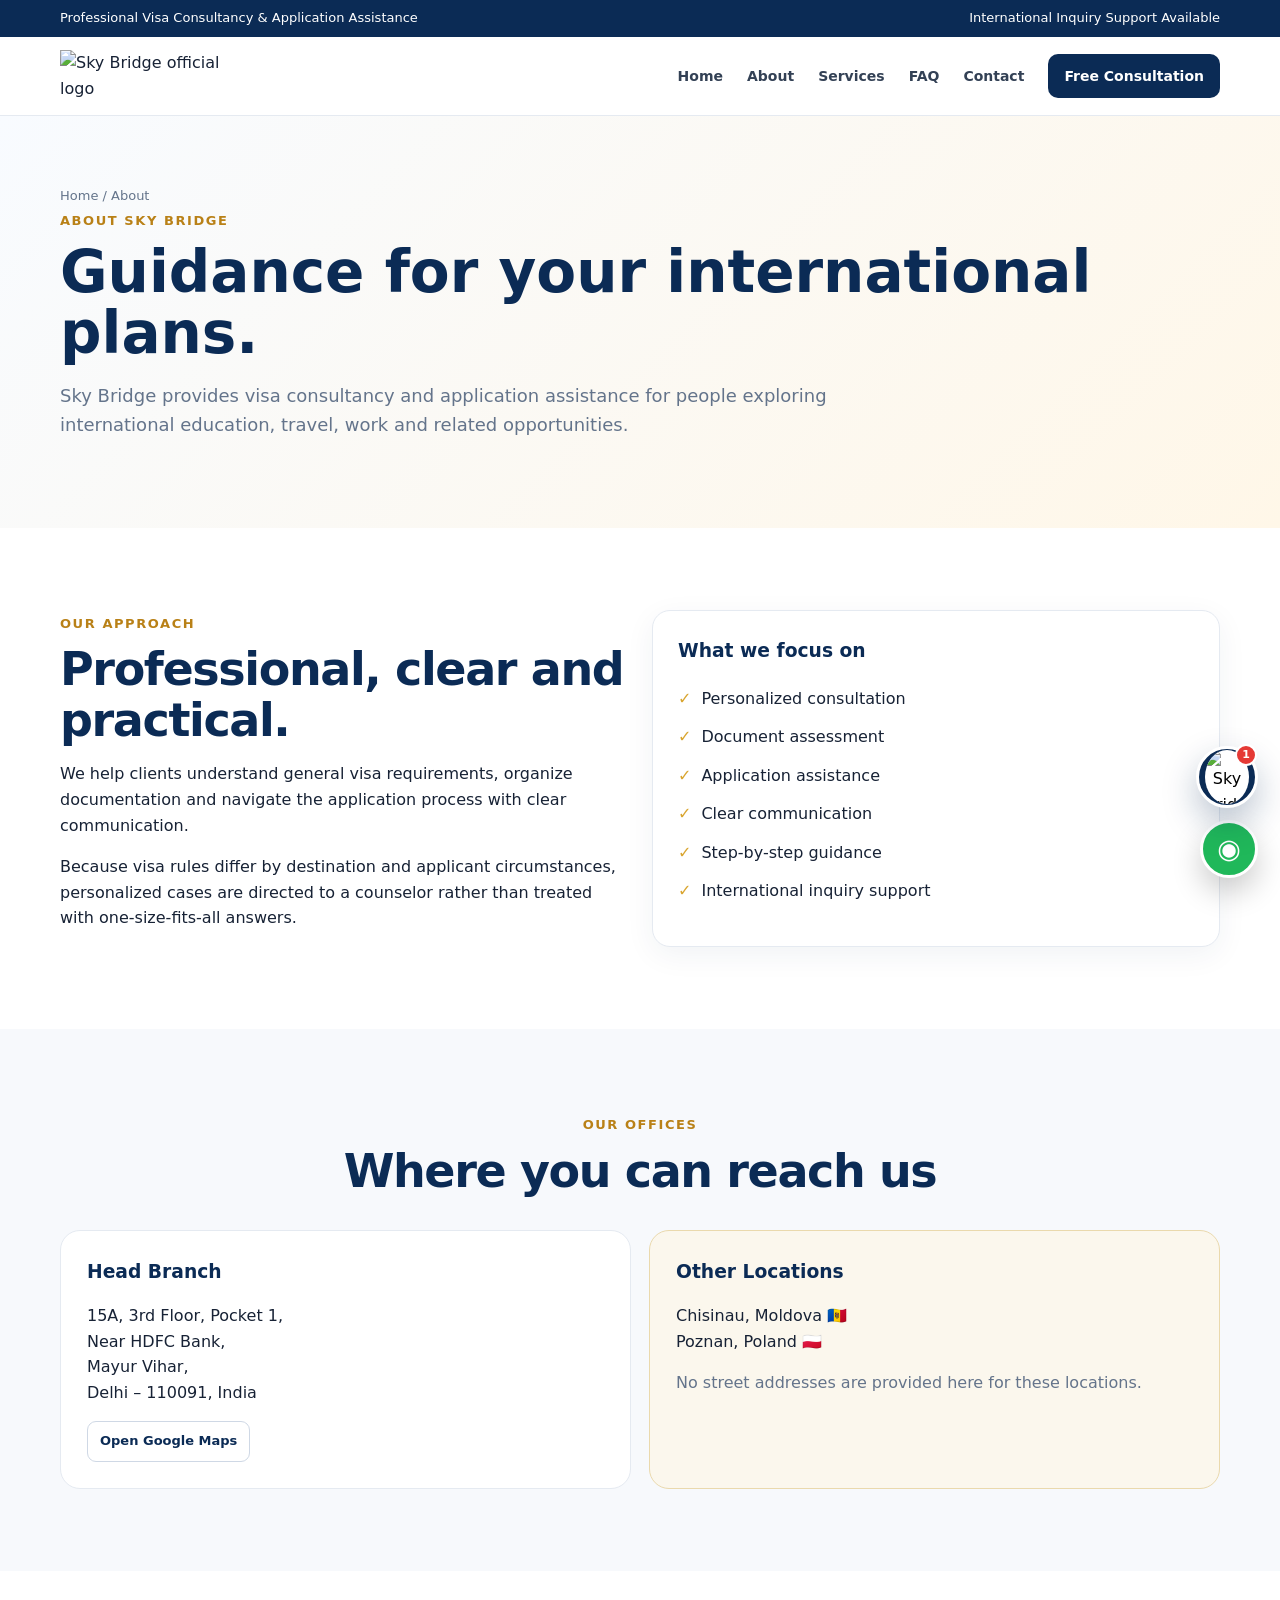
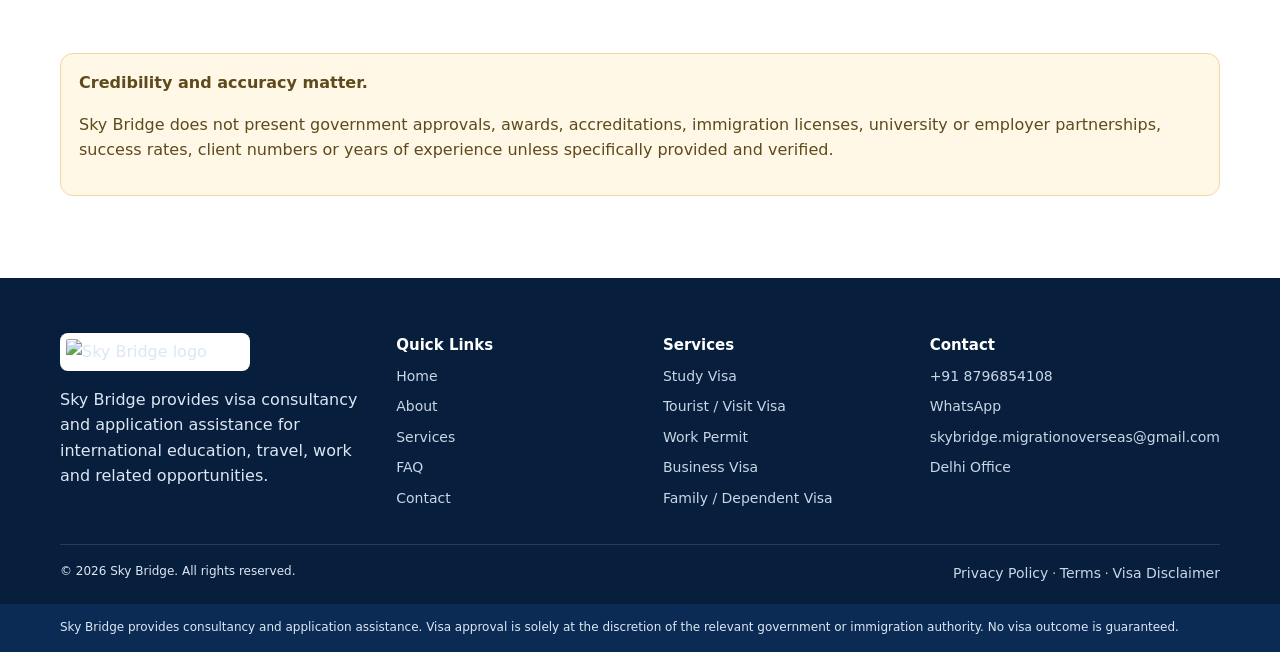
==== about.html @ 9814dfe2 "Add files via upload" ====
<!doctype html>
<html lang="en">
<head>
<meta charset="utf-8">
<meta name="viewport" content="width=device-width, initial-scale=1">
<title>About Sky Bridge | Visa Consultancy</title>
<meta name="description" content="Learn about Sky Bridge and its approach to visa consultancy and application assistance.">
<meta property="og:title" content="About Sky Bridge | Visa Consultancy">
<meta property="og:description" content="Learn about Sky Bridge and its approach to visa consultancy and application assistance.">
<meta property="og:type" content="website">
<link rel="icon" href="assets/favicon.svg">
<link rel="stylesheet" href="style.css">
</head>
<body>

<div class="topbar"><div class="container topbar-inner"><span>Professional Visa Consultancy & Application Assistance</span><span>International Inquiry Support Available</span></div></div>
<header class="navbar">
  <div class="container nav-inner">
    <a class="brand" href="index.html" aria-label="Sky Bridge home"><img src="assets/logo.png" alt="Sky Bridge official logo"></a>
    <button class="menu-toggle" aria-label="Open navigation">☰</button>
    <nav class="nav-links" aria-label="Primary navigation">
      <a href="index.html">Home</a><a href="about.html">About</a><a href="study-visa.html">Services</a>
      <a href="faq.html">FAQ</a><a href="contact.html">Contact</a>
      <a class="nav-cta" href="contact.html#consultation">Free Consultation</a>
    </nav>
  </div>
</header>

<main>
<section class="page-hero"><div class="container"><div class="breadcrumb"><a href="index.html">Home</a> / About</div><span class="kicker">About Sky Bridge</span><h1>Guidance for your international plans.</h1><p class="muted" style="font-size:18px;max-width:780px">Sky Bridge provides visa consultancy and application assistance for people exploring international education, travel, work and related opportunities.</p></div></section>
<section><div class="container split"><div><span class="kicker">Our approach</span><h2>Professional, clear and practical.</h2><p>We help clients understand general visa requirements, organize documentation and navigate the application process with clear communication.</p><p>Because visa rules differ by destination and applicant circumstances, personalized cases are directed to a counselor rather than treated with one-size-fits-all answers.</p></div><div class="card"><h3>What we focus on</h3><ul class="list"><li>Personalized consultation</li><li>Document assessment</li><li>Application assistance</li><li>Clear communication</li><li>Step-by-step guidance</li><li>International inquiry support</li></ul></div></div></section>
<section style="background:#f7f9fc"><div class="container"><div class="section-head center"><span class="kicker">Our offices</span><h2>Where you can reach us</h2></div><div class="contact-cards"><div class="contact-card"><h3>Head Branch</h3><p>15A, 3rd Floor, Pocket 1,<br>Near HDFC Bank,<br>Mayur Vihar,<br>Delhi – 110091, India</p><a class="btn btn-outline small-btn" data-map>Open Google Maps</a></div><div class="contact-card international"><h3>Other Locations</h3><p>Chisinau, Moldova 🇲🇩<br>Poznan, Poland 🇵🇱</p><p class="muted">No street addresses are provided here for these locations.</p></div></div></div></section>
<section><div class="container notice"><strong>Credibility and accuracy matter.</strong><p>Sky Bridge does not present government approvals, awards, accreditations, immigration licenses, university or employer partnerships, success rates, client numbers or years of experience unless specifically provided and verified.</p></div></section>
</main>

<footer class="footer">
  <div class="container footer-grid">
    <div class="footer-brand">
      <img src="assets/logo.png" alt="Sky Bridge logo">
      <p>Sky Bridge provides visa consultancy and application assistance for international education, travel, work and related opportunities.</p>
    </div>
    <div><h3>Quick Links</h3><div class="footer-links"><a href="index.html">Home</a><a href="about.html">About</a><a href="index.html#services">Services</a><a href="faq.html">FAQ</a><a href="contact.html">Contact</a></div></div>
    <div><h3>Services</h3><div class="footer-links"><a href="study-visa.html">Study Visa</a><a href="tourist-visa.html">Tourist / Visit Visa</a><a href="work-permit.html">Work Permit</a><a href="business-visa.html">Business Visa</a><a href="family-visa.html">Family / Dependent Visa</a></div></div>
    <div><h3>Contact</h3><div class="footer-links"><a data-call-counselor>+91 8796854108</a><a data-wa-counselor>WhatsApp</a><a data-email>skybridge.migrationoverseas@gmail.com</a><a href="contact.html#office">Delhi Office</a></div></div>
  </div>
  <div class="container footer-bottom"><span>© 2026 Sky Bridge. All rights reserved.</span><span><a href="privacy-policy.html">Privacy Policy</a> · <a href="terms.html">Terms</a> · <a href="terms.html#disclaimer">Visa Disclaimer</a></span></div>
</footer>
<div class="disclaimer"><div class="container">Sky Bridge provides consultancy and application assistance. Visa approval is solely at the discretion of the relevant government or immigration authority. No visa outcome is guaranteed.</div></div>
<div id="sky-chatbot-root"></div>
<a class="whatsapp-float" data-wa-counselor aria-label="Chat with Sky Bridge counselor on WhatsApp" title="Chat on WhatsApp">◉</a>

<script src="script.js"></script>
</body>
</html>
---- style.css ----
:root{
  --navy:#0b2b55;
  --navy-2:#123b6d;
  --gold:#d9a52f;
  --gold-2:#b98117;
  --ink:#172235;
  --muted:#64748b;
  --paper:#f7f9fc;
  --white:#fff;
  --line:#e5eaf1;
  --success:#16845b;
  --shadow:0 18px 50px rgba(11,43,85,.12);
  --radius:18px;
}
*{box-sizing:border-box}
html{scroll-behavior:smooth}
body{margin:0;font-family:Inter,ui-sans-serif,system-ui,-apple-system,BlinkMacSystemFont,"Segoe UI",sans-serif;color:var(--ink);background:#fff;line-height:1.6}
img{max-width:100%;display:block}
a{color:inherit;text-decoration:none}
button,input,select,textarea{font:inherit}
.container{width:min(1160px,calc(100% - 40px));margin:auto}
.topbar{background:var(--navy);color:#fff;font-size:13px}
.topbar-inner{display:flex;justify-content:space-between;gap:18px;padding:8px 0}
.navbar{position:sticky;top:0;z-index:50;background:rgba(255,255,255,.96);backdrop-filter:blur(12px);border-bottom:1px solid var(--line)}
.nav-inner{height:78px;display:flex;align-items:center;justify-content:space-between;gap:24px}
.brand img{width:180px;height:auto}
.nav-links{display:flex;align-items:center;gap:24px;font-size:14px;font-weight:700}
.nav-links a{color:#334155}
.nav-links a:hover,.nav-links a.active{color:var(--navy)}
.nav-cta{background:var(--navy);color:#fff!important;padding:11px 16px;border-radius:10px}
.menu-toggle{display:none;border:0;background:none;font-size:28px;color:var(--navy);cursor:pointer}
.hero{position:relative;overflow:hidden;background:
 radial-gradient(circle at 85% 20%,rgba(217,165,47,.18),transparent 28%),
 linear-gradient(135deg,#f8fbff 0%,#fff 55%,#f8f4e9 100%);padding:88px 0 78px}
.hero-grid{display:grid;grid-template-columns:1.05fr .95fr;align-items:center;gap:60px}
.eyebrow{display:inline-flex;align-items:center;gap:8px;color:var(--gold-2);font-weight:800;font-size:13px;text-transform:uppercase;letter-spacing:.13em}
.hero h1{font-size:clamp(42px,5.3vw,72px);line-height:1.02;margin:16px 0 20px;color:var(--navy);letter-spacing:-.04em}
.hero p{font-size:19px;color:#526176;max-width:650px}
.actions{display:flex;flex-wrap:wrap;gap:12px;margin-top:28px}
.btn{display:inline-flex;align-items:center;justify-content:center;gap:8px;border:1px solid transparent;border-radius:12px;padding:13px 19px;font-weight:800;cursor:pointer;transition:.2s ease}
.btn:hover{transform:translateY(-2px)}
.btn-primary{background:var(--navy);color:#fff;box-shadow:0 10px 25px rgba(11,43,85,.18)}
.btn-gold{background:var(--gold);color:#13233a}
.btn-outline{background:#fff;color:var(--navy);border-color:#cfd8e5}
.hero-card{background:#fff;border:1px solid var(--line);border-radius:26px;padding:22px;box-shadow:var(--shadow)}
.globe-visual{min-height:390px;border-radius:20px;position:relative;overflow:hidden;background:
 radial-gradient(circle at 50% 42%,rgba(255,255,255,.98) 0 25%,transparent 26%),
 radial-gradient(circle at 50% 42%,rgba(11,43,85,.12) 0 39%,transparent 40%),
 linear-gradient(145deg,#0b2b55,#173e70 65%,#d9a52f);
}
.globe-visual:before{content:"";position:absolute;width:280px;height:280px;border:2px solid rgba(255,255,255,.55);border-radius:50%;left:50%;top:48%;transform:translate(-50%,-50%)}
.globe-visual:after{content:"✈";position:absolute;color:#fff;font-size:58px;right:20%;top:18%;transform:rotate(-12deg)}
.visual-label{position:absolute;left:24px;bottom:24px;background:rgba(255,255,255,.94);border-radius:15px;padding:15px 17px;font-weight:800;color:var(--navy);box-shadow:0 10px 30px rgba(0,0,0,.12)}
section{padding:82px 0}
.section-head{max-width:720px;margin-bottom:34px}
.section-head.center{text-align:center;margin-left:auto;margin-right:auto}
.kicker{color:var(--gold-2);font-size:13px;font-weight:900;letter-spacing:.12em;text-transform:uppercase}
h2{font-size:clamp(30px,4vw,46px);line-height:1.1;color:var(--navy);margin:9px 0 14px;letter-spacing:-.03em}
h3{color:var(--navy);margin:0 0 8px}
.section-head p,.muted{color:var(--muted)}
.cards{display:grid;grid-template-columns:repeat(3,1fr);gap:18px}
.card{background:#fff;border:1px solid var(--line);border-radius:var(--radius);padding:25px;box-shadow:0 8px 30px rgba(11,43,85,.06)}
.card:hover{box-shadow:var(--shadow);transform:translateY(-3px);transition:.2s}
.icon{width:46px;height:46px;border-radius:14px;display:grid;place-items:center;background:#edf3fb;color:var(--navy);font-size:22px;margin-bottom:18px}
.service-grid{display:grid;grid-template-columns:repeat(5,1fr);gap:16px}
.service-card{padding:22px;background:#fff;border:1px solid var(--line);border-radius:16px}
.service-card strong{display:block;color:var(--navy);margin-bottom:8px}
.service-card span{font-size:13px;color:var(--muted)}
.split{display:grid;grid-template-columns:1fr 1fr;gap:24px;align-items:stretch}
.dark-panel{background:var(--navy);color:#fff;border-radius:24px;padding:38px}
.dark-panel h2,.dark-panel h3{color:#fff}
.dark-panel p{color:#d9e3f0}
.list{display:grid;gap:13px;margin:20px 0 0;padding:0;list-style:none}
.list li{display:flex;gap:10px;align-items:flex-start}
.list li:before{content:"✓";color:var(--gold);font-weight:900}
.steps{display:grid;grid-template-columns:repeat(4,1fr);gap:18px}
.step{position:relative}
.step-num{font-size:42px;font-weight:900;color:rgba(217,165,47,.34);line-height:1}
.destinations{display:grid;grid-template-columns:repeat(3,1fr);gap:16px}
.destination{min-height:150px;border-radius:18px;padding:22px;color:#fff;display:flex;flex-direction:column;justify-content:end;position:relative;overflow:hidden;background:linear-gradient(135deg,#0b2b55,#56738f)}
.destination:nth-child(2){background:linear-gradient(135deg,#163c68,#8a7043)}
.destination:nth-child(3){background:linear-gradient(135deg,#264b68,#d9a52f)}
.destination:nth-child(4){background:linear-gradient(135deg,#193c66,#7c91a8)}
.destination:nth-child(5){background:linear-gradient(135deg,#183654,#a77d2e)}
.destination:nth-child(6){background:linear-gradient(135deg,#21496b,#698a9e)}
.destination:nth-child(7){background:linear-gradient(135deg,#173f64,#a6854d)}
.destination:nth-child(8){background:linear-gradient(135deg,#234d69,#7f8f9f)}
.destination:nth-child(9){background:linear-gradient(135deg,#0d315c,#c29b45)}
.destination b{font-size:21px}
.destination small{opacity:.88}
.form-wrap{display:grid;grid-template-columns:.75fr 1.25fr;gap:25px}
.form-card{background:#fff;border:1px solid var(--line);border-radius:22px;padding:28px;box-shadow:var(--shadow)}
.form-grid{display:grid;grid-template-columns:1fr 1fr;gap:15px}
.field{display:grid;gap:7px}
.field.full{grid-column:1/-1}
label{font-size:13px;font-weight:800;color:#334155}
input,select,textarea{width:100%;border:1px solid #d7dee8;border-radius:10px;padding:12px 13px;background:#fff;color:var(--ink);outline:none}
input:focus,select:focus,textarea:focus{border-color:#7c9bc0;box-shadow:0 0 0 3px rgba(11,43,85,.08)}
textarea{min-height:130px;resize:vertical}
.error{font-size:12px;color:#b42318;display:none}
.form-note{font-size:12px;color:var(--muted);margin-top:10px}
.success-box{display:none;background:#edf8f2;border:1px solid #bfe6d1;color:#12613f;border-radius:12px;padding:12px;margin-top:14px}
.contact-cards{display:grid;grid-template-columns:repeat(2,1fr);gap:18px}
.contact-card{border:1px solid var(--line);border-radius:20px;padding:26px;background:#fff}
.contact-card.international{background:#fbf7ed;border-color:#ead9ad}
.contact-actions{display:flex;flex-wrap:wrap;gap:9px;margin-top:18px}
.small-btn{padding:9px 12px;border-radius:9px;font-size:13px}
.notice{background:#fff8e7;border:1px solid #eed9a5;padding:16px 18px;border-radius:13px;color:#5e4a1b}
.faq{border-top:1px solid var(--line)}
.faq details{border-bottom:1px solid var(--line);padding:18px 0}
.faq summary{cursor:pointer;font-weight:800;color:var(--navy)}
.page-hero{background:linear-gradient(135deg,#f8fbff,#fff7e8);padding:70px 0}
.page-hero h1{font-size:clamp(38px,5vw,58px);line-height:1.05;color:var(--navy);margin:10px 0}
.breadcrumb{font-size:13px;color:var(--muted)}
.footer{background:#071f3d;color:#dce7f3;padding:55px 0 20px}
.footer-grid{display:grid;grid-template-columns:1.3fr 1fr 1fr 1fr;gap:35px}
.footer h3{color:#fff;font-size:15px}
.footer a{color:#c9d6e6;font-size:14px}
.footer a:hover{color:#fff}
.footer-links{display:grid;gap:8px}
.footer-brand img{width:190px;background:#fff;border-radius:8px;padding:6px}
.footer-bottom{border-top:1px solid rgba(255,255,255,.13);margin-top:35px;padding-top:17px;font-size:12px;display:flex;justify-content:space-between;gap:20px;flex-wrap:wrap}
.disclaimer{background:#0b2b55;color:#dce7f3;padding:14px 0;font-size:12px}
.whatsapp-float{position:fixed;right:22px;bottom:22px;z-index:100;width:58px;height:58px;border-radius:50%;background:#20b85a;color:#fff;display:grid;place-items:center;font-size:27px;box-shadow:0 14px 30px rgba(0,0,0,.2);border:3px solid #fff}
.whatsapp-float:hover{transform:scale(1.05)}
#sky-chatbot-root{position:relative;z-index:120}
.chat-launcher{position:fixed;right:22px;bottom:92px;width:62px;height:62px;border-radius:50%;border:3px solid #fff;background:var(--navy);box-shadow:0 15px 35px rgba(11,43,85,.28);cursor:pointer;z-index:121;overflow:visible}
.chat-launcher img{width:100%;height:100%;object-fit:cover;border-radius:50%;background:#fff}
.chat-badge{position:absolute;right:-2px;top:-5px;background:#e53935;color:#fff;border-radius:50%;min-width:22px;height:22px;display:grid;place-items:center;font-size:11px;font-weight:900;border:2px solid #fff}
.chat-window{position:fixed;right:22px;bottom:165px;width:min(390px,calc(100vw - 32px));height:min(650px,calc(100vh - 190px));background:#fff;border:1px solid var(--line);border-radius:20px;box-shadow:0 25px 70px rgba(0,0,0,.2);overflow:hidden;display:none;flex-direction:column;z-index:122}
.chat-window.open{display:flex;animation:chatIn .2s ease}
@keyframes chatIn{from{opacity:0;transform:translateY(12px) scale(.98)}to{opacity:1;transform:none}}
.chat-header{background:var(--navy);color:#fff;padding:14px 15px;display:flex;align-items:center;gap:10px}
.chat-header img{width:42px;height:42px;border-radius:50%;background:#fff;object-fit:cover}
.chat-title{flex:1}
.chat-title strong{display:block}
.chat-title span{font-size:11px;color:#d7e4f1}
.chat-head-btn{border:0;background:rgba(255,255,255,.1);color:#fff;width:32px;height:32px;border-radius:8px;cursor:pointer}
.chat-messages{flex:1;overflow:auto;padding:15px;background:#f7f9fc}
.msg{max-width:86%;padding:10px 12px;border-radius:14px;margin:0 0 10px;font-size:13px;white-space:pre-wrap}
.msg.assistant{background:#fff;border:1px solid var(--line);border-top-left-radius:5px}
.msg.user{background:var(--navy);color:#fff;margin-left:auto;border-top-right-radius:5px}
.quick-replies{display:flex;flex-wrap:wrap;gap:7px;padding:0 15px 9px;background:#f7f9fc}
.quick-replies button{border:1px solid #cbd6e4;background:#fff;color:var(--navy);border-radius:999px;padding:7px 10px;font-size:11px;font-weight:800;cursor:pointer}
.typing{display:flex;gap:4px;align-items:center}
.typing i{width:6px;height:6px;background:#8190a3;border-radius:50%;animation:bounce 1s infinite}
.typing i:nth-child(2){animation-delay:.12s}.typing i:nth-child(3){animation-delay:.24s}
@keyframes bounce{50%{transform:translateY(-4px)}}
.chat-input{display:flex;gap:8px;padding:11px;border-top:1px solid var(--line);background:#fff}
.chat-input input{padding:10px 11px}
.chat-send{width:42px;border:0;border-radius:10px;background:var(--navy);color:#fff;cursor:pointer}
.chat-tools{display:flex;justify-content:flex-end;padding:0 11px 8px;background:#fff}
.chat-clear{border:0;background:none;color:#64748b;font-size:11px;cursor:pointer}
.chat-contact-actions{display:flex;flex-wrap:wrap;gap:7px;margin-top:8px}
.chat-contact-actions a{display:inline-flex;padding:7px 9px;border-radius:8px;background:#edf3fb;color:var(--navy);font-weight:800;font-size:11px}
@media(max-width:950px){
 .nav-links{display:none;position:absolute;left:20px;right:20px;top:78px;background:#fff;border:1px solid var(--line);border-radius:14px;padding:12px;box-shadow:var(--shadow);flex-direction:column;align-items:stretch}
 .nav-links.open{display:flex}
 .nav-links a{padding:10px}
 .menu-toggle{display:block}
 .hero-grid,.split,.form-wrap{grid-template-columns:1fr}
 .service-grid{grid-template-columns:repeat(3,1fr)}
 .steps{grid-template-columns:repeat(2,1fr)}
 .footer-grid{grid-template-columns:repeat(2,1fr)}
}
@media(max-width:640px){
 .container{width:min(100% - 26px,1160px)}
 .topbar-inner{font-size:11px}
 .topbar-inner span:last-child{display:none}
 .nav-inner{height:68px}
 .brand img{width:145px}
 .nav-links{top:68px;left:13px;right:13px}
 .hero{padding:58px 0}
 .hero h1{font-size:43px}
 .hero p{font-size:16px}
 section{padding:58px 0}
 .cards,.destinations,.contact-cards,.service-grid{grid-template-columns:1fr}
 .steps{grid-template-columns:1fr}
 .form-grid{grid-template-columns:1fr}
 .field.full{grid-column:auto}
 .footer-grid{grid-template-columns:1fr}
 .whatsapp-float{right:16px;bottom:16px;width:54px;height:54px}
 .chat-launcher{right:16px;bottom:82px;width:58px;height:58px}
 .chat-window{right:10px;bottom:148px;width:calc(100vw - 20px);height:min(650px,calc(100vh - 175px))}
}
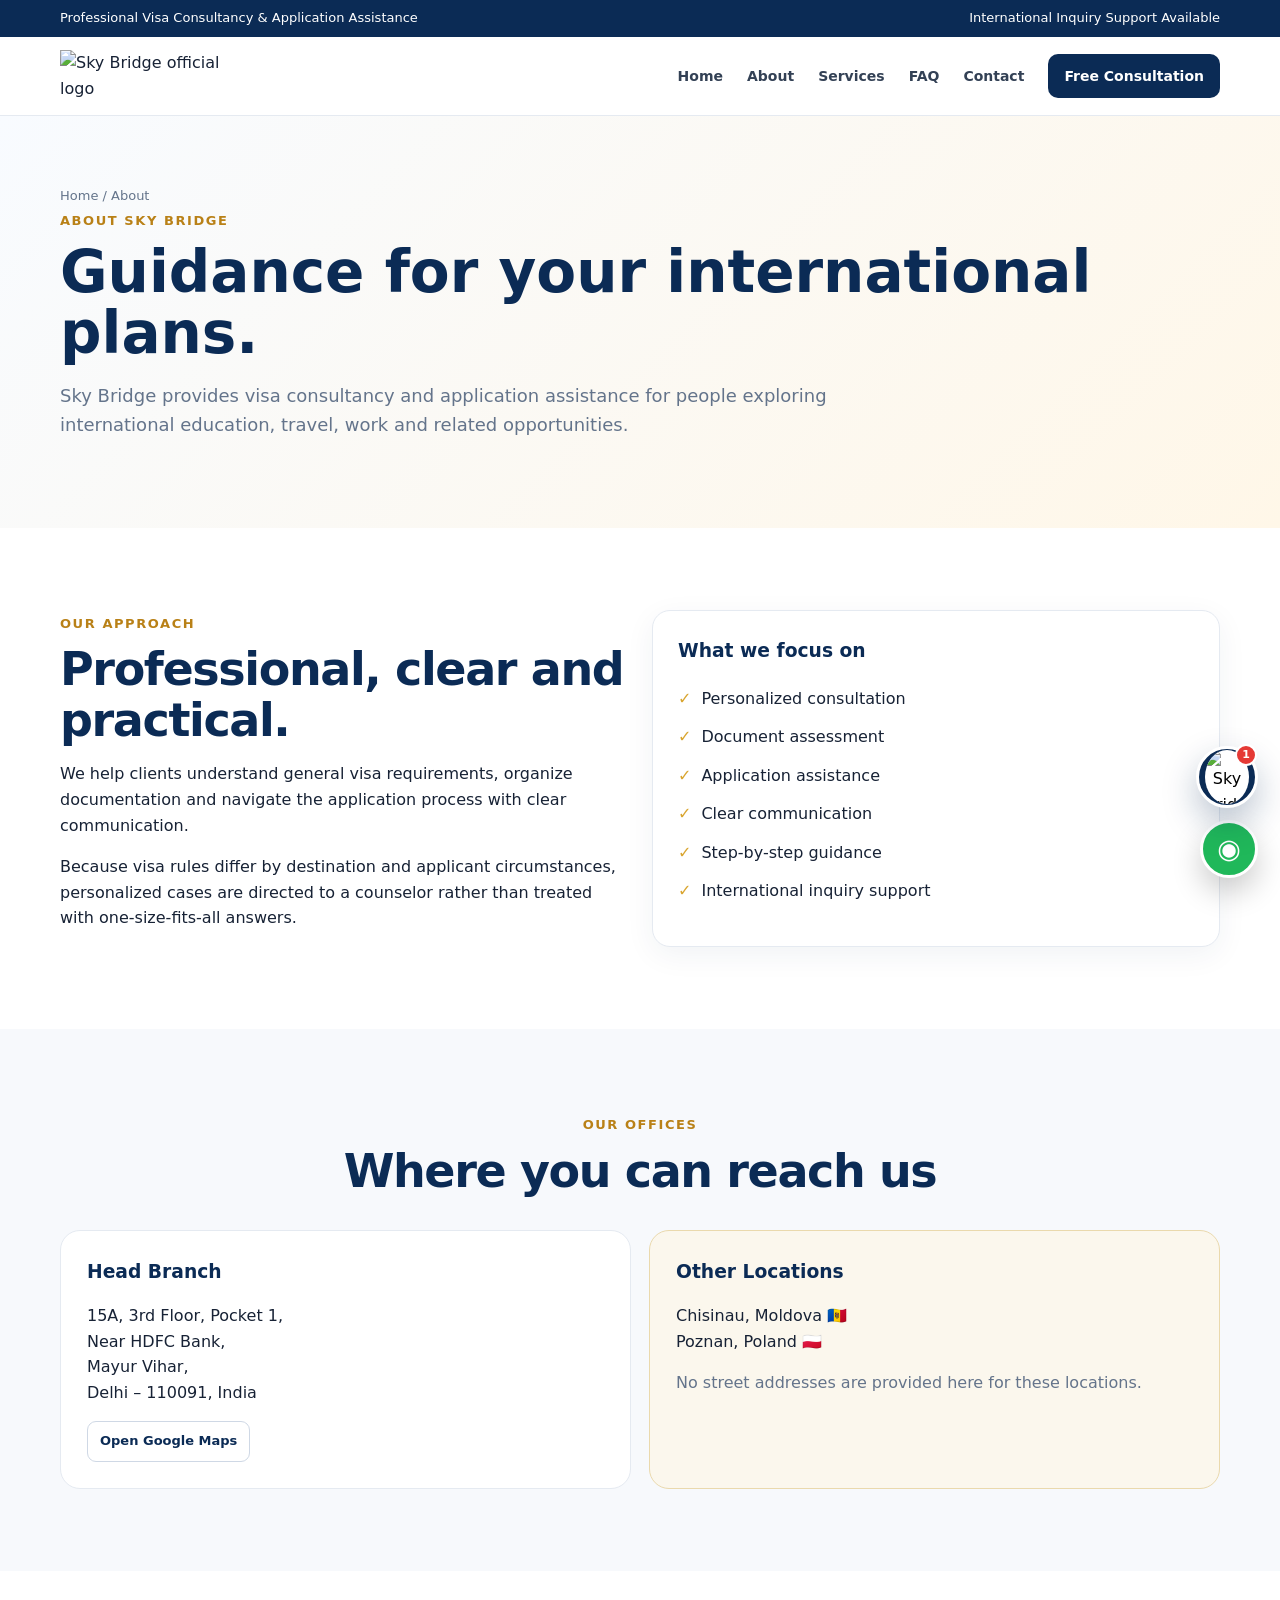
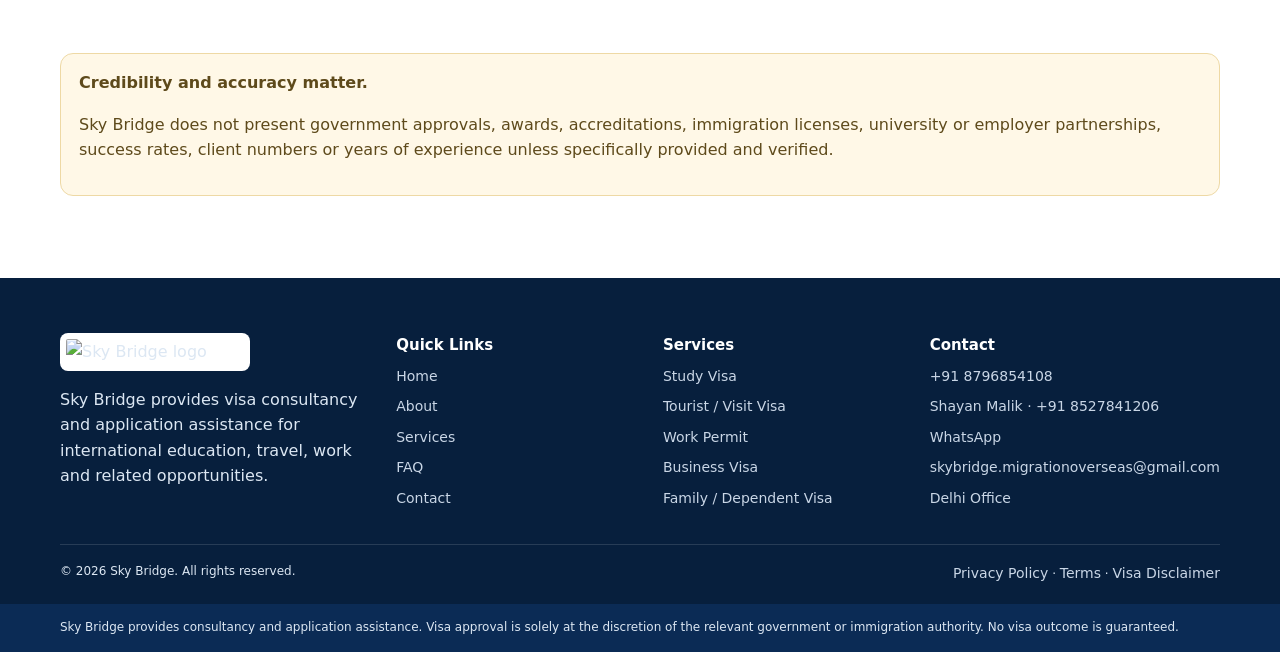
==== commit 0e924064: "Add files via upload" ====
--- a/about.html
+++ b/about.html
@@ -41,7 +41,7 @@
     </div>
     <div><h3>Quick Links</h3><div class="footer-links"><a href="index.html">Home</a><a href="about.html">About</a><a href="index.html#services">Services</a><a href="faq.html">FAQ</a><a href="contact.html">Contact</a></div></div>
     <div><h3>Services</h3><div class="footer-links"><a href="study-visa.html">Study Visa</a><a href="tourist-visa.html">Tourist / Visit Visa</a><a href="work-permit.html">Work Permit</a><a href="business-visa.html">Business Visa</a><a href="family-visa.html">Family / Dependent Visa</a></div></div>
-    <div><h3>Contact</h3><div class="footer-links"><a data-call-counselor>+91 8796854108</a><a data-wa-counselor>WhatsApp</a><a data-email>skybridge.migrationoverseas@gmail.com</a><a href="contact.html#office">Delhi Office</a></div></div>
+    <div><h3>Contact</h3><div class="footer-links"><a data-call-counselor>+91 8796854108</a><a data-call-contact-person>Shayan Malik · +91 8527841206</a><a data-wa-counselor>WhatsApp</a><a data-email>skybridge.migrationoverseas@gmail.com</a><a href="contact.html#office">Delhi Office</a></div></div>
   </div>
   <div class="container footer-bottom"><span>© 2026 Sky Bridge. All rights reserved.</span><span><a href="privacy-policy.html">Privacy Policy</a> · <a href="terms.html">Terms</a> · <a href="terms.html#disclaimer">Visa Disclaimer</a></span></div>
 </footer>
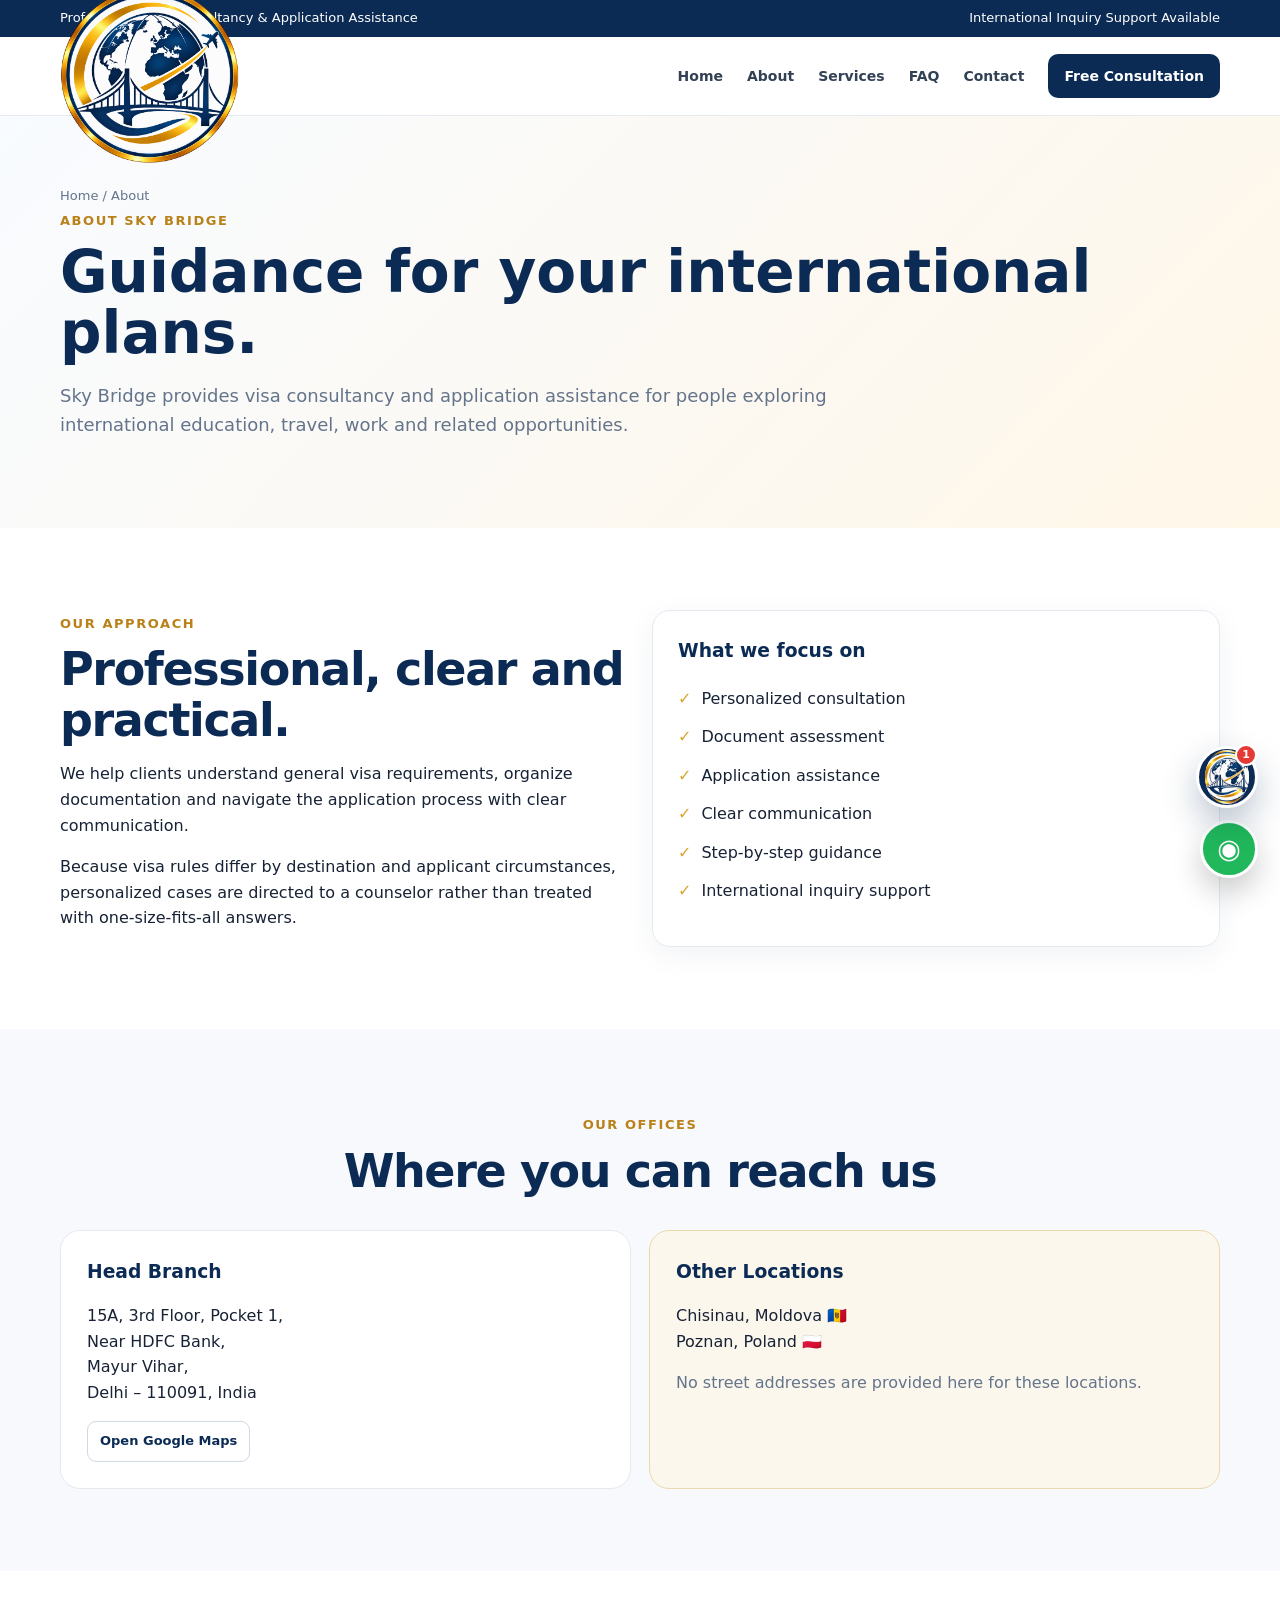
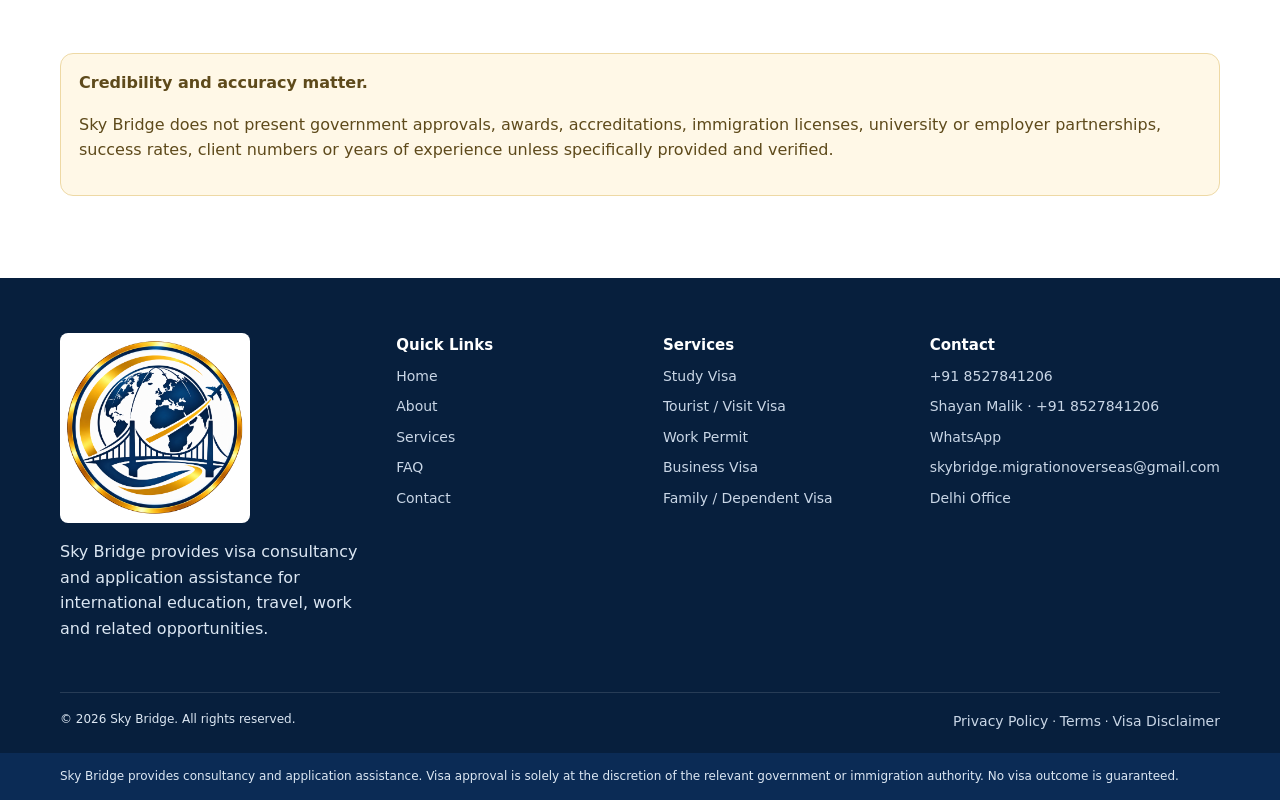
==== commit aa8e471c: "Add files via upload" ====
--- a/about.html
+++ b/about.html
@@ -41,7 +41,7 @@
     </div>
     <div><h3>Quick Links</h3><div class="footer-links"><a href="index.html">Home</a><a href="about.html">About</a><a href="index.html#services">Services</a><a href="faq.html">FAQ</a><a href="contact.html">Contact</a></div></div>
     <div><h3>Services</h3><div class="footer-links"><a href="study-visa.html">Study Visa</a><a href="tourist-visa.html">Tourist / Visit Visa</a><a href="work-permit.html">Work Permit</a><a href="business-visa.html">Business Visa</a><a href="family-visa.html">Family / Dependent Visa</a></div></div>
-    <div><h3>Contact</h3><div class="footer-links"><a data-call-counselor>+91 8796854108</a><a data-call-contact-person>Shayan Malik · +91 8527841206</a><a data-wa-counselor>WhatsApp</a><a data-email>skybridge.migrationoverseas@gmail.com</a><a href="contact.html#office">Delhi Office</a></div></div>
+    <div><h3>Contact</h3><div class="footer-links"><a data-call-counselor>+91 8527841206</a><a data-call-contact-person>Shayan Malik · +91 8527841206</a><a data-wa-counselor>WhatsApp</a><a data-email>skybridge.migrationoverseas@gmail.com</a><a href="contact.html#office">Delhi Office</a></div></div>
   </div>
   <div class="container footer-bottom"><span>© 2026 Sky Bridge. All rights reserved.</span><span><a href="privacy-policy.html">Privacy Policy</a> · <a href="terms.html">Terms</a> · <a href="terms.html#disclaimer">Visa Disclaimer</a></span></div>
 </footer>
--- a/style.css
+++ b/style.css
@@ -184,3 +184,13 @@
  .chat-launcher{right:16px;bottom:82px;width:58px;height:58px}
  .chat-window{right:10px;bottom:148px;width:calc(100vw - 20px);height:min(650px,calc(100vh - 175px))}
 }
+
+
+/* Country destination photo cards */
+.destination{min-height:195px;background-size:cover;background-position:center;text-decoration:none;transition:transform .3s ease,box-shadow .3s ease}
+.destination:hover{transform:translateY(-5px);box-shadow:0 18px 40px rgba(15,40,70,.22)}
+.destination-overlay{position:absolute;inset:0;background:linear-gradient(to top,rgba(5,24,48,.9),rgba(5,24,48,.28),rgba(5,24,48,.04));z-index:0}
+.destination-content{position:relative;z-index:1;display:flex;flex-direction:column;gap:6px}
+.destination-content b{font-size:22px}
+.destination-content small{opacity:.92;font-size:14px}
+@media(max-width:700px){.destination{min-height:185px}}
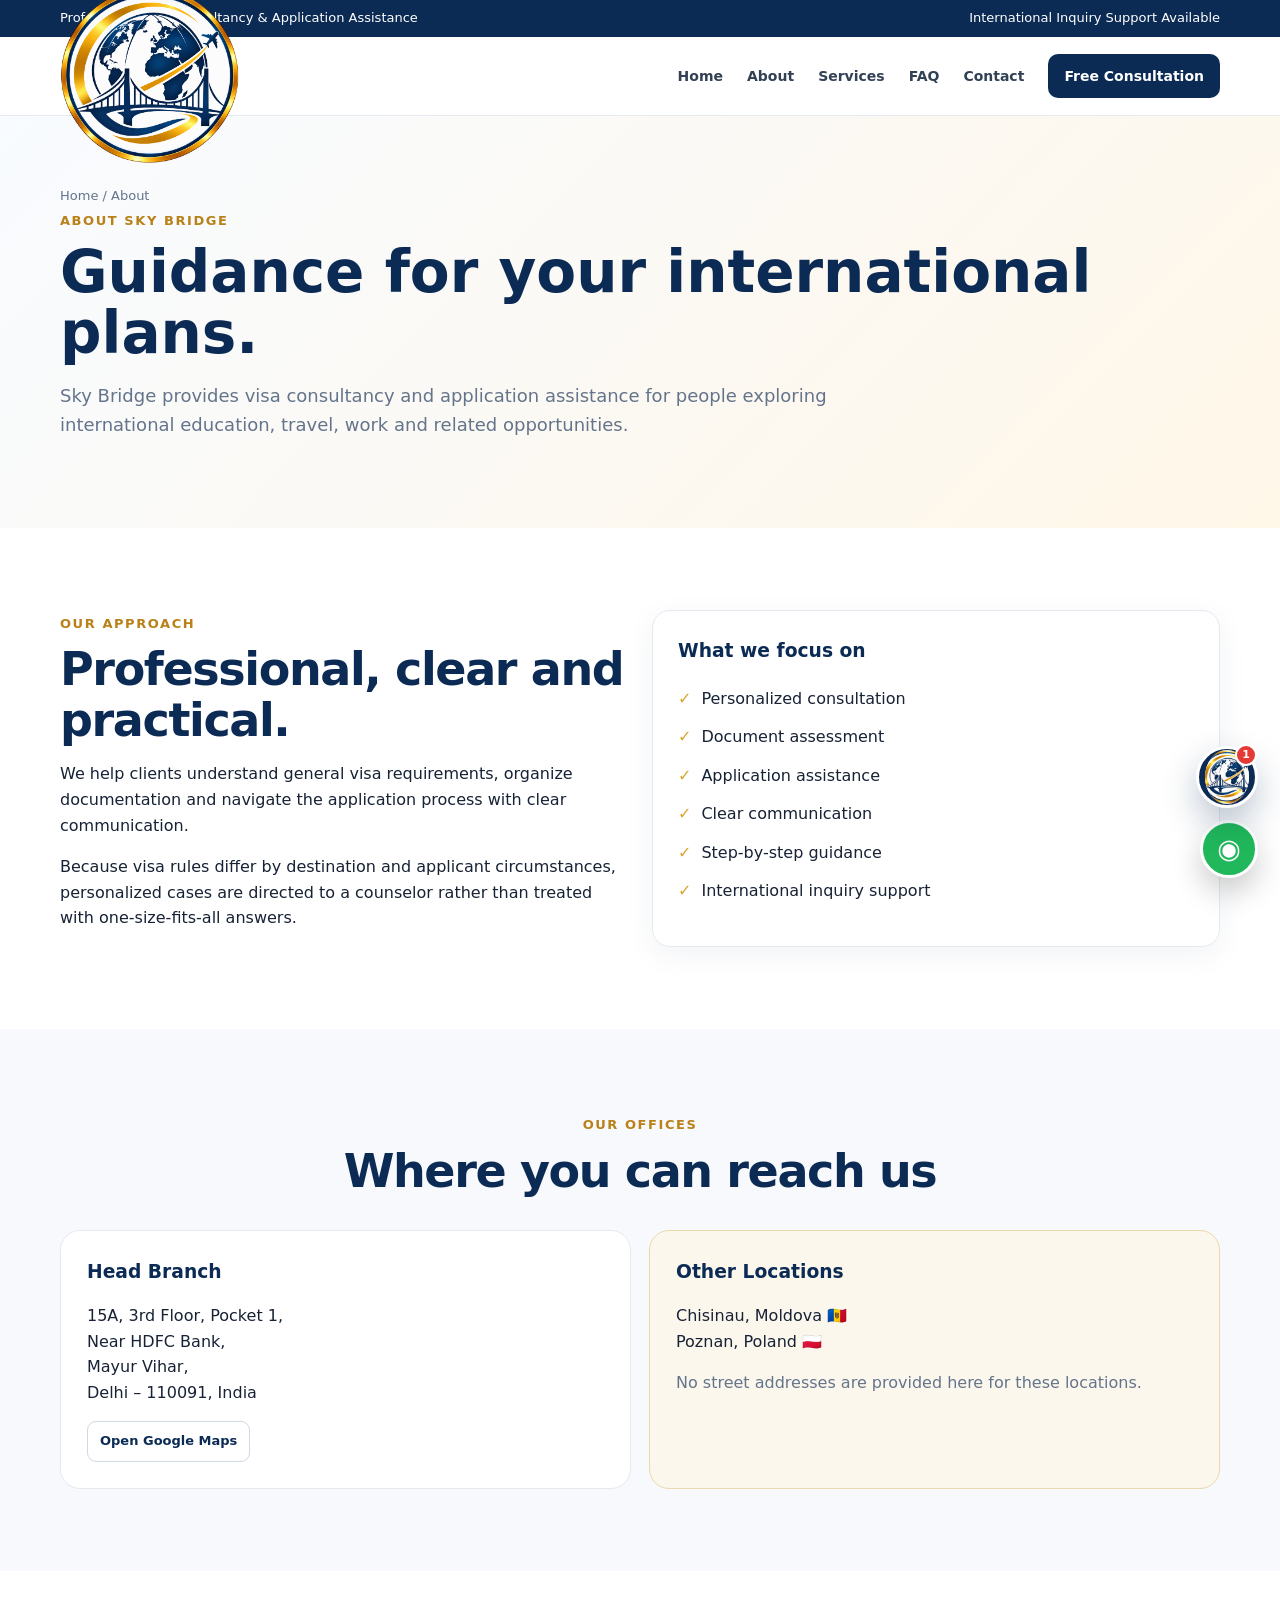
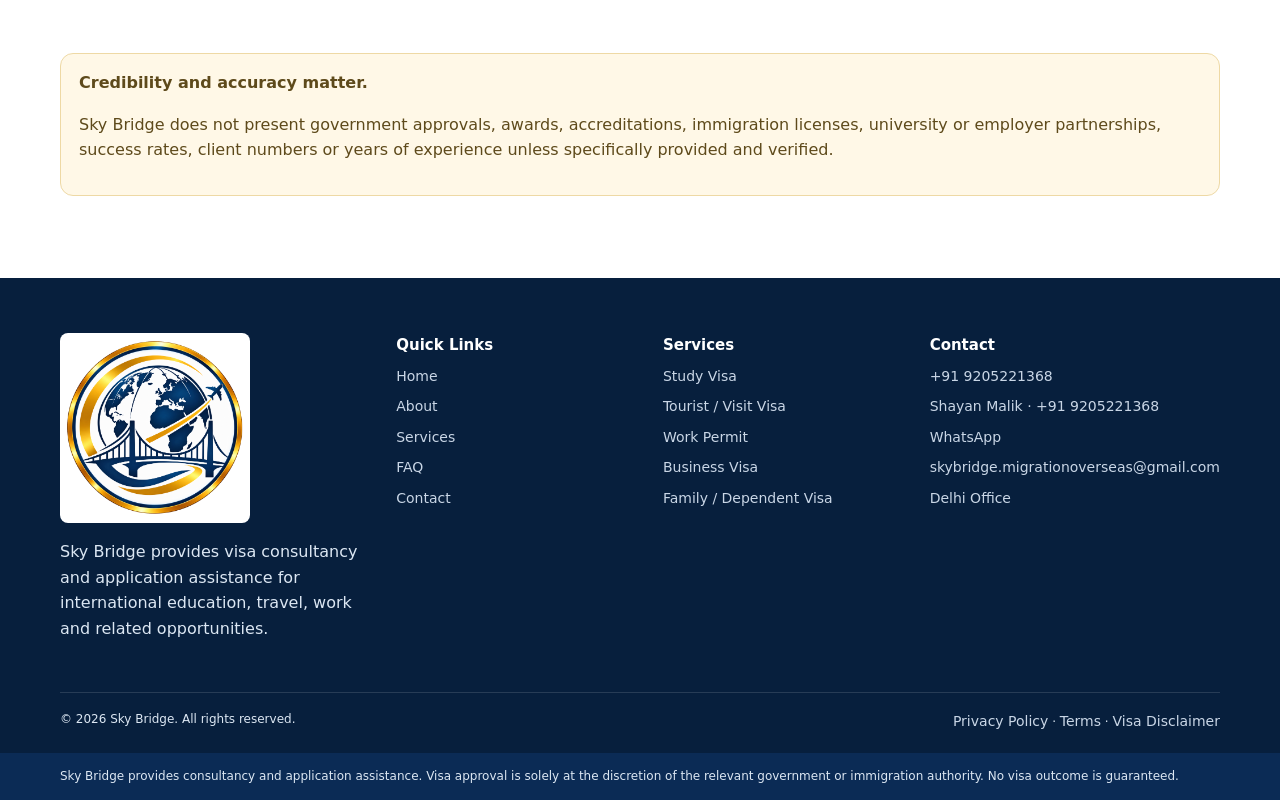
==== commit aef0889f: "Update contact information in about.html" ====
--- a/about.html
+++ b/about.html
@@ -41,7 +41,7 @@
     </div>
     <div><h3>Quick Links</h3><div class="footer-links"><a href="index.html">Home</a><a href="about.html">About</a><a href="index.html#services">Services</a><a href="faq.html">FAQ</a><a href="contact.html">Contact</a></div></div>
     <div><h3>Services</h3><div class="footer-links"><a href="study-visa.html">Study Visa</a><a href="tourist-visa.html">Tourist / Visit Visa</a><a href="work-permit.html">Work Permit</a><a href="business-visa.html">Business Visa</a><a href="family-visa.html">Family / Dependent Visa</a></div></div>
-    <div><h3>Contact</h3><div class="footer-links"><a data-call-counselor>+91 8527841206</a><a data-call-contact-person>Shayan Malik · +91 8527841206</a><a data-wa-counselor>WhatsApp</a><a data-email>skybridge.migrationoverseas@gmail.com</a><a href="contact.html#office">Delhi Office</a></div></div>
+    <div><h3>Contact</h3><div class="footer-links"><a data-call-counselor>+91 9205221368</a><a data-call-contact-person>Shayan Malik · +91 9205221368</a><a data-wa-counselor>WhatsApp</a><a data-email>skybridge.migrationoverseas@gmail.com</a><a href="contact.html#office">Delhi Office</a></div></div>
   </div>
   <div class="container footer-bottom"><span>© 2026 Sky Bridge. All rights reserved.</span><span><a href="privacy-policy.html">Privacy Policy</a> · <a href="terms.html">Terms</a> · <a href="terms.html#disclaimer">Visa Disclaimer</a></span></div>
 </footer>
@@ -51,4 +51,4 @@
 
 <script src="script.js"></script>
 </body>
-</html>+</html>
--- a/style.css
+++ b/style.css
@@ -154,7 +154,7 @@
 .chat-clear{border:0;background:none;color:#64748b;font-size:11px;cursor:pointer}
 .chat-contact-actions{display:flex;flex-wrap:wrap;gap:7px;margin-top:8px}
 .chat-contact-actions a{display:inline-flex;padding:7px 9px;border-radius:8px;background:#edf3fb;color:var(--navy);font-weight:800;font-size:11px}
-@media(max-width:950px){
+.our-work-section {   padding: 75px 5%;   background: #f7f9fc; }  .our-work-section .section-heading {   text-align: center;   margin-bottom: 38px; }  .our-work-section .section-heading span {   color: #c99518;   font-size: 13px;   font-weight: 800;   letter-spacing: 2px;   text-transform: uppercase; }  .our-work-section .section-heading h2 {   margin: 8px 0;   color: #102f56;   font-size: 36px; }  .our-work-section .section-heading p {   color: #64748b;   margin: 0; }  .work-gallery {   max-width: 1400px;   margin: auto;   display: grid;   grid-template-columns: repeat(4, 1fr);   gap: 20px; }  .work-gallery a {   display: block;   height: 230px;   overflow: hidden;   border-radius: 18px;   background: #fff;   box-shadow: 0 10px 30px rgba(15, 40, 70, 0.14);   transition: transform 0.3s ease, box-shadow 0.3s ease; }  .work-gallery a:hover {   transform: translateY(-5px);   box-shadow: 0 18px 40px rgba(15, 40, 70, 0.22); }  .work-gallery img {   width: 100%;   height: 100%;   display: block;   object-fit: cover;   transition: transform 0.4s ease; }  .work-gallery a:hover img {   transform: scale(1.05); }  @media(max-width:950px){
  .nav-links{display:none;position:absolute;left:20px;right:20px;top:78px;background:#fff;border:1px solid var(--line);border-radius:14px;padding:12px;box-shadow:var(--shadow);flex-direction:column;align-items:stretch}
  .nav-links.open{display:flex}
  .nav-links a{padding:10px}
@@ -194,3 +194,118 @@
 .destination-content b{font-size:22px}
 .destination-content small{opacity:.92;font-size:14px}
 @media(max-width:700px){.destination{min-height:185px}}
+
+/* =====================================
+   SKY BRIDGE — CREATIVE SCROLL UPGRADE
+===================================== */
+
+html {
+  scroll-behavior: smooth;
+}
+
+body {
+  overflow-x: hidden;
+}
+
+/* Scroll reveal animation */
+.reveal,
+.reveal-left,
+.reveal-right,
+.reveal-scale {
+  opacity: 0;
+  transition:
+    opacity 0.9s ease,
+    transform 0.9s cubic-bezier(.2,.7,.2,1);
+}
+
+.reveal {
+  transform: translateY(55px);
+}
+
+.reveal-left {
+  transform: translateX(-65px);
+}
+
+.reveal-right {
+  transform: translateX(65px);
+}
+
+.reveal-scale {
+  transform: scale(.88);
+}
+
+.reveal.is-visible,
+.reveal-left.is-visible,
+.reveal-right.is-visible,
+.reveal-scale.is-visible {
+  opacity: 1;
+  transform: translate(0) scale(1);
+}
+
+/* Premium hover effects */
+.service-card,
+.destination-card,
+.work-item,
+.work-gallery a {
+  transition:
+    transform .45s ease,
+    box-shadow .45s ease;
+}
+
+.service-card:hover,
+.destination-card:hover,
+.work-item:hover,
+.work-gallery a:hover {
+  transform: translateY(-9px);
+  box-shadow: 0 22px 45px rgba(5, 25, 55, .18);
+}
+
+/* Image motion */
+.work-item img,
+.work-gallery img,
+.destination-card {
+  transition: transform .6s ease;
+}
+
+.work-item:hover img,
+.work-gallery a:hover img {
+  transform: scale(1.06);
+}
+
+/* Smooth navigation */
+header,
+nav,
+.navbar {
+  transition: background .4s ease, box-shadow .4s ease;
+}
+
+/* Mobile performance */
+@media (max-width: 768px) {
+  .reveal-left,
+  .reveal-right {
+    transform: translateY(30px);
+  }
+
+  .reveal,
+  .reveal-left,
+  .reveal-right,
+  .reveal-scale {
+    transition-duration: .65s;
+  }
+}
+
+/* Accessibility */
+@media (prefers-reduced-motion: reduce) {
+  html {
+    scroll-behavior: auto;
+  }
+
+  .reveal,
+  .reveal-left,
+  .reveal-right,
+  .reveal-scale {
+    opacity: 1;
+    transform: none;
+    transition: none;
+  }
+}
